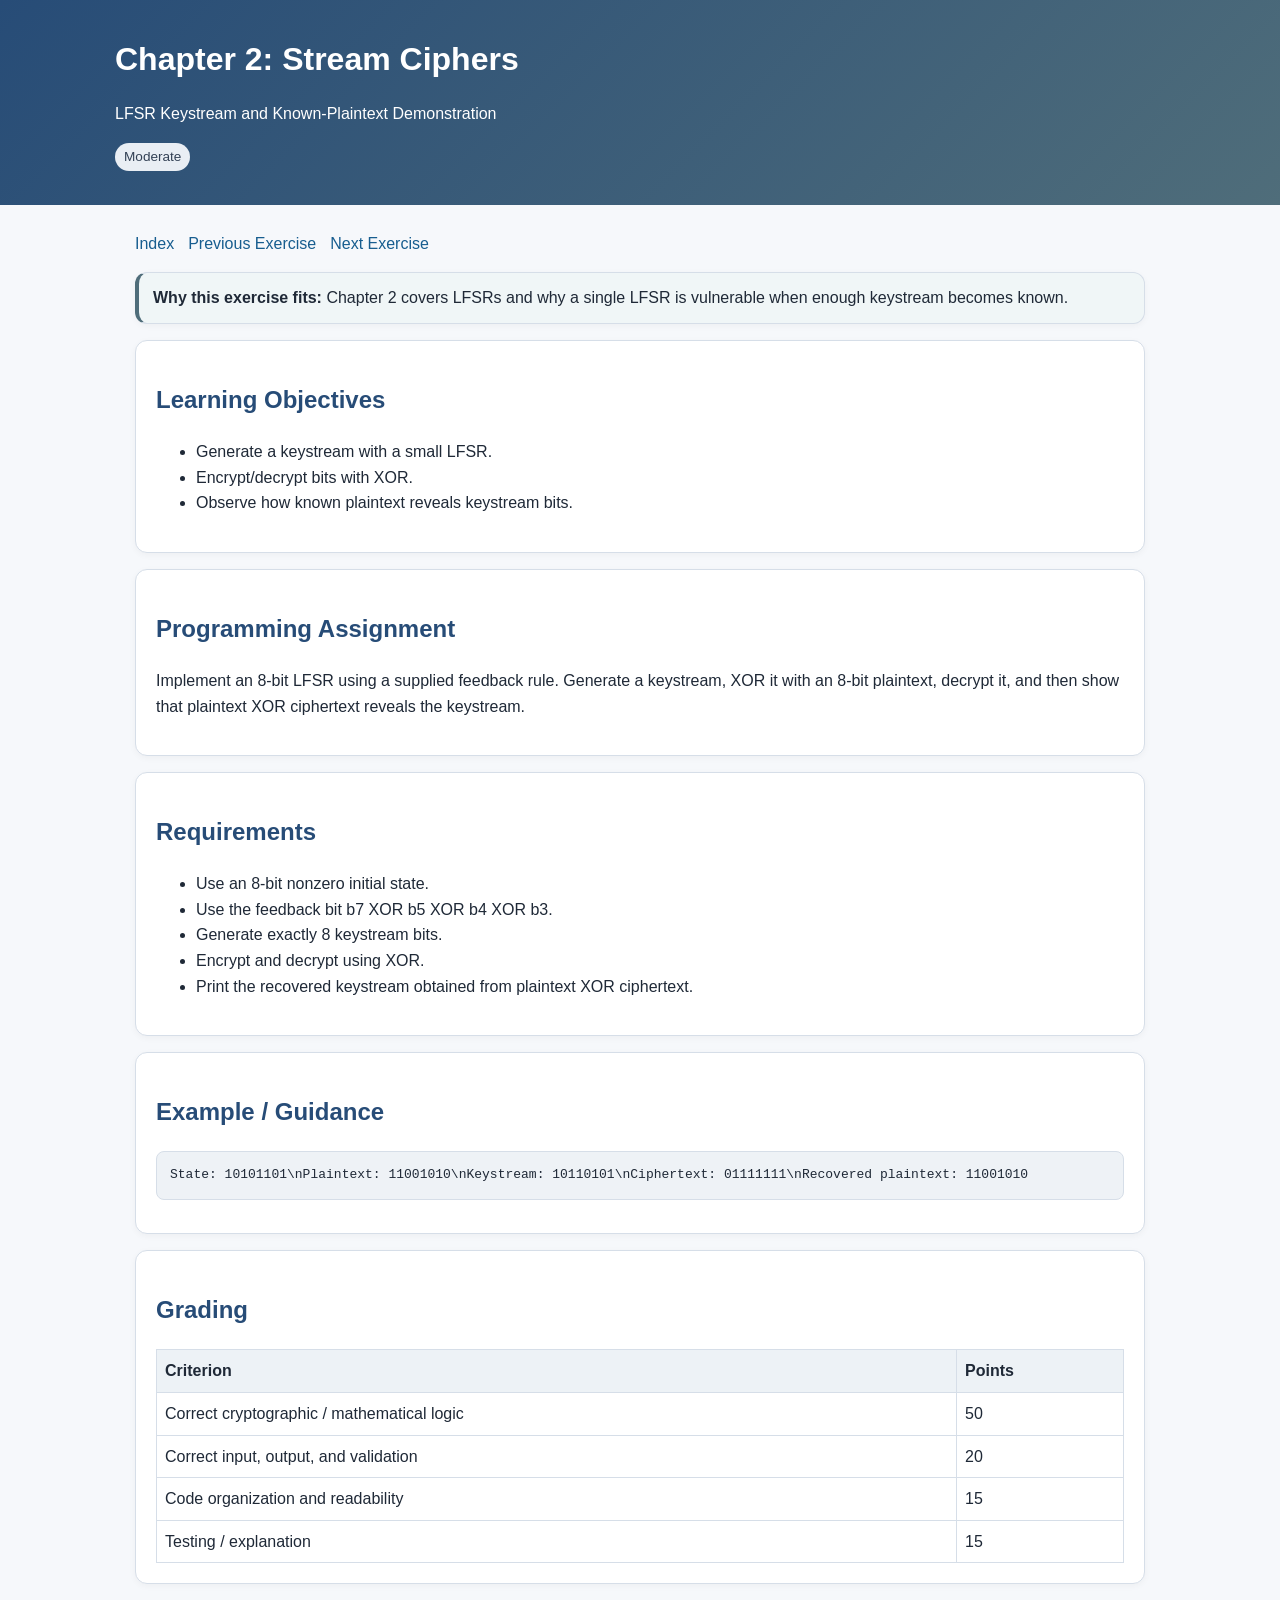
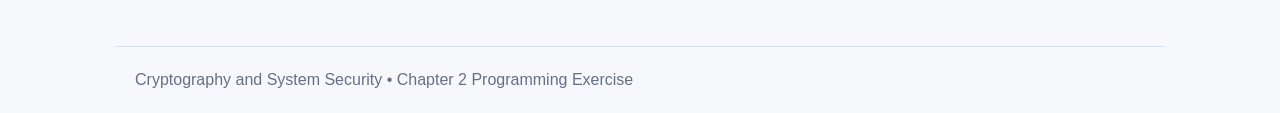
==== assignments/chapter_02.html @ f42800aa "Add files via upload Initial Upload" ====
<!doctype html>
<html><head><meta charset="utf-8"><meta name="viewport" content="width=device-width,initial-scale=1">
<title>Chapter 2 Programming Exercise</title><link rel="stylesheet" href="../style.css"></head>
<body>
<header><div class="wrap">
<h1>Chapter 2: Stream Ciphers</h1>
<p>LFSR Keystream and Known-Plaintext Demonstration</p>
<span class="badge">Moderate</span>
</div></header>
<main>
<nav><a href="../index.html">Index</a><a href="chapter_01.html">Previous Exercise</a><a href="chapter_03.html">Next Exercise</a></nav>
<div class="card note"><strong>Why this exercise fits:</strong> Chapter 2 covers LFSRs and why a single LFSR is vulnerable when enough keystream becomes known.</div>
<div class="card"><h2>Learning Objectives</h2><ul><li>Generate a keystream with a small LFSR.</li><li>Encrypt/decrypt bits with XOR.</li><li>Observe how known plaintext reveals keystream bits.</li></ul></div>
<div class="card"><h2>Programming Assignment</h2><p>Implement an 8-bit LFSR using a supplied feedback rule. Generate a keystream, XOR it with an 8-bit plaintext, decrypt it, and then show that plaintext XOR ciphertext reveals the keystream.</p></div>
<div class="card"><h2>Requirements</h2><ul><li>Use an 8-bit nonzero initial state.</li><li>Use the feedback bit b7 XOR b5 XOR b4 XOR b3.</li><li>Generate exactly 8 keystream bits.</li><li>Encrypt and decrypt using XOR.</li><li>Print the recovered keystream obtained from plaintext XOR ciphertext.</li></ul></div>
<div class="card"><h2>Example / Guidance</h2><pre>State: 10101101\nPlaintext: 11001010\nKeystream: 10110101\nCiphertext: 01111111\nRecovered plaintext: 11001010</pre></div>
<div class="card"><h2>Grading</h2>
<table><tr><th>Criterion</th><th>Points</th></tr>
<tr><td>Correct cryptographic / mathematical logic</td><td>50</td></tr>
<tr><td>Correct input, output, and validation</td><td>20</td></tr>
<tr><td>Code organization and readability</td><td>15</td></tr>
<tr><td>Testing / explanation</td><td>15</td></tr></table>
</div>
</main><footer>Cryptography and System Security • Chapter 2 Programming Exercise</footer>
</body></html>
---- style.css ----
:root {
  --bg:#f6f8fb; --card:#fff; --ink:#1f2937; --muted:#667085;
  --accent:#274c77; --accent2:#4f6d7a; --border:#d6dee8; --code:#eef2f6;
}
*{box-sizing:border-box}
body{margin:0;font-family:Arial,Helvetica,sans-serif;background:var(--bg);color:var(--ink);line-height:1.6}
header{background:linear-gradient(135deg,var(--accent),var(--accent2));color:white;padding:34px 22px}
.wrap,main,footer{max-width:1050px;margin:0 auto}
h1{margin:0 0 8px} h2{color:var(--accent)} h3{color:var(--accent2)}
main{padding:26px 20px 46px}
.card{background:var(--card);border:1px solid var(--border);border-radius:12px;padding:20px;margin:16px 0;box-shadow:0 2px 7px rgba(0,0,0,.04)}
.grid{display:grid;grid-template-columns:repeat(auto-fit,minmax(290px,1fr));gap:16px}
.badge{display:inline-block;padding:3px 9px;border-radius:999px;background:#e9eef4;color:#334155;margin-right:6px;font-size:.85rem}
.skip{background:#f3f4f6;color:#6b7280}
a{color:#175d8f;text-decoration:none} a:hover{text-decoration:underline}
pre{background:var(--code);border:1px solid var(--border);border-radius:8px;padding:13px;overflow:auto}
table{width:100%;border-collapse:collapse} th,td{border:1px solid var(--border);padding:8px;text-align:left} th{background:#edf2f6}
.note{border-left:4px solid var(--accent2);background:#f0f6f7;padding:12px 14px}
footer{padding:20px;color:var(--muted);border-top:1px solid var(--border)}
nav a{margin-right:14px}
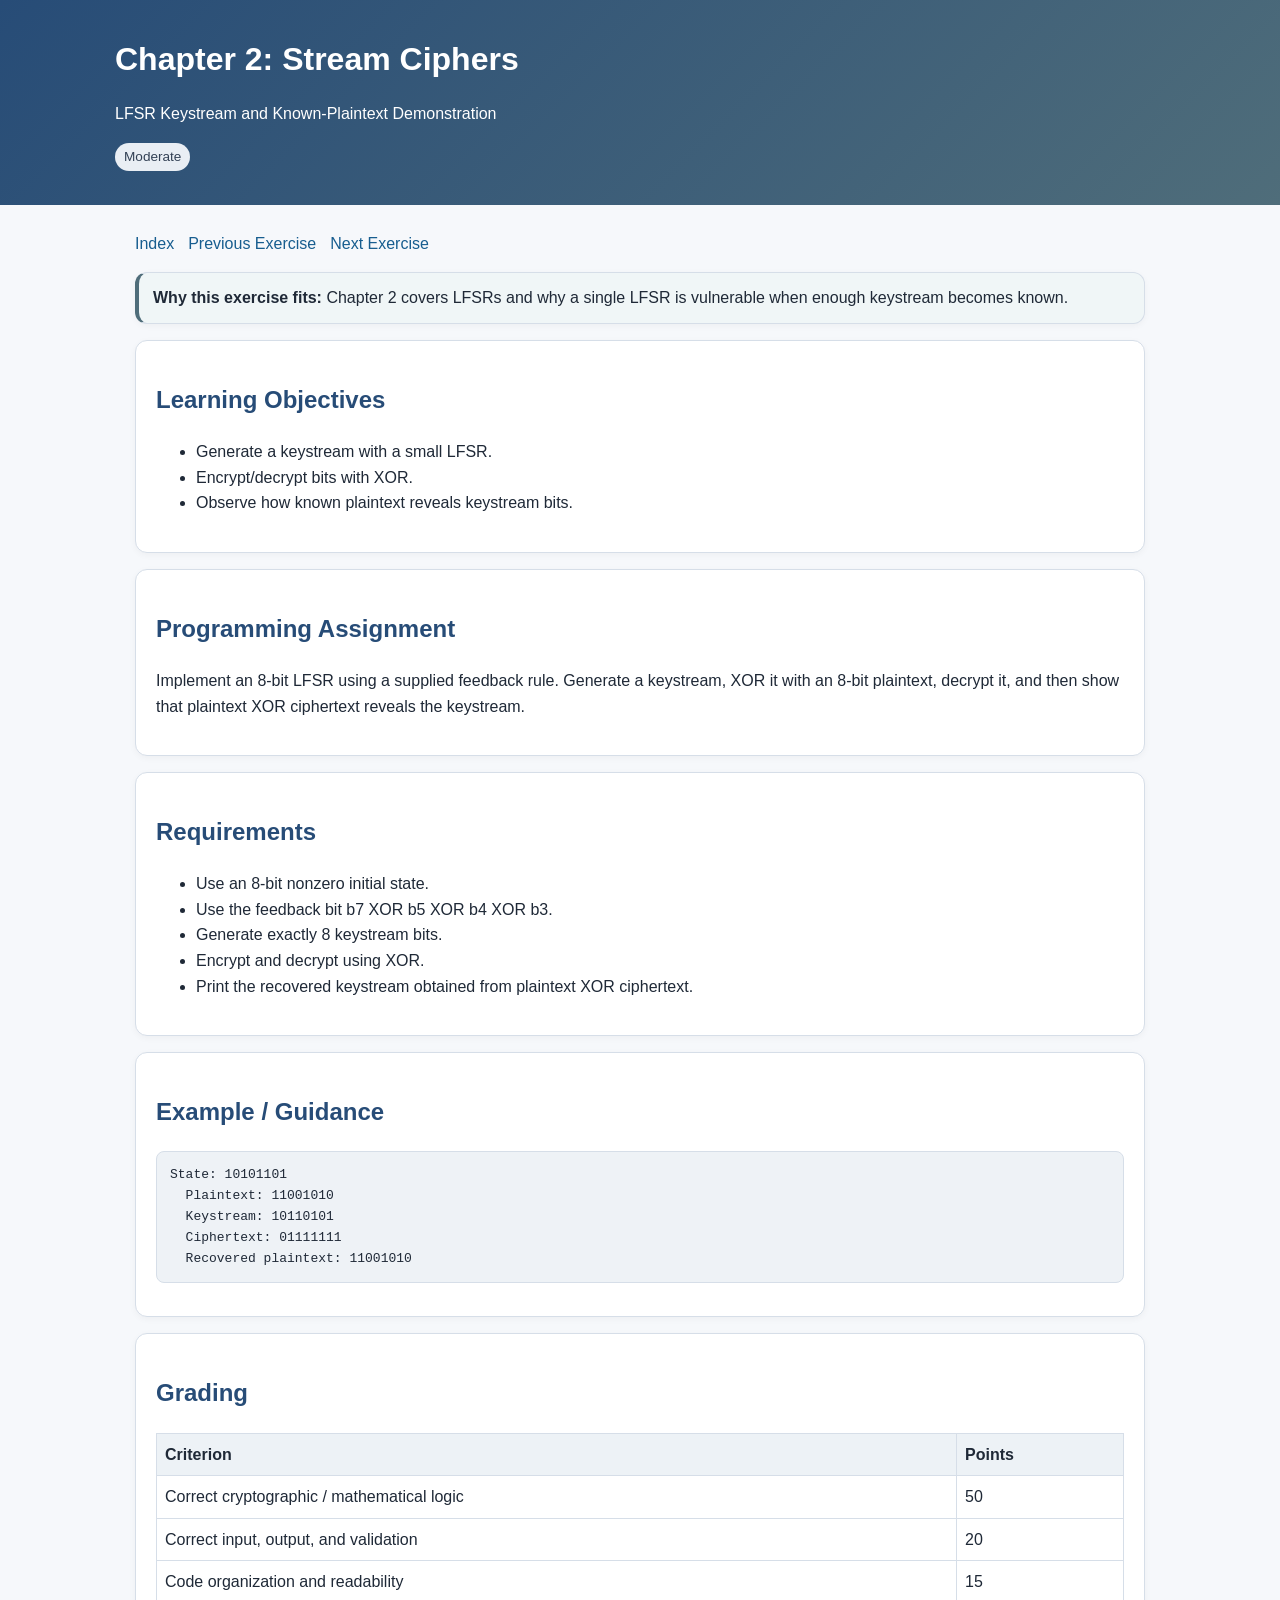
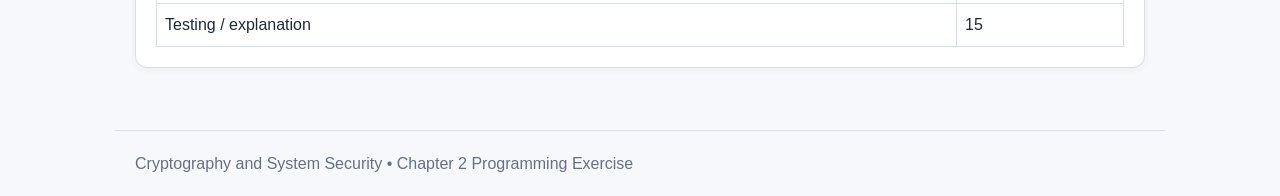
==== commit b0f85b08: "Update chapter_02.html" ====
--- a/assignments/chapter_02.html
+++ b/assignments/chapter_02.html
@@ -13,7 +13,11 @@
 <div class="card"><h2>Learning Objectives</h2><ul><li>Generate a keystream with a small LFSR.</li><li>Encrypt/decrypt bits with XOR.</li><li>Observe how known plaintext reveals keystream bits.</li></ul></div>
 <div class="card"><h2>Programming Assignment</h2><p>Implement an 8-bit LFSR using a supplied feedback rule. Generate a keystream, XOR it with an 8-bit plaintext, decrypt it, and then show that plaintext XOR ciphertext reveals the keystream.</p></div>
 <div class="card"><h2>Requirements</h2><ul><li>Use an 8-bit nonzero initial state.</li><li>Use the feedback bit b7 XOR b5 XOR b4 XOR b3.</li><li>Generate exactly 8 keystream bits.</li><li>Encrypt and decrypt using XOR.</li><li>Print the recovered keystream obtained from plaintext XOR ciphertext.</li></ul></div>
-<div class="card"><h2>Example / Guidance</h2><pre>State: 10101101\nPlaintext: 11001010\nKeystream: 10110101\nCiphertext: 01111111\nRecovered plaintext: 11001010</pre></div>
+<div class="card"><h2>Example / Guidance</h2><pre>State: 10101101
+  Plaintext: 11001010
+  Keystream: 10110101
+  Ciphertext: 01111111
+  Recovered plaintext: 11001010</pre></div>
 <div class="card"><h2>Grading</h2>
 <table><tr><th>Criterion</th><th>Points</th></tr>
 <tr><td>Correct cryptographic / mathematical logic</td><td>50</td></tr>
@@ -22,4 +26,4 @@
 <tr><td>Testing / explanation</td><td>15</td></tr></table>
 </div>
 </main><footer>Cryptography and System Security • Chapter 2 Programming Exercise</footer>
-</body></html>+</body></html>
